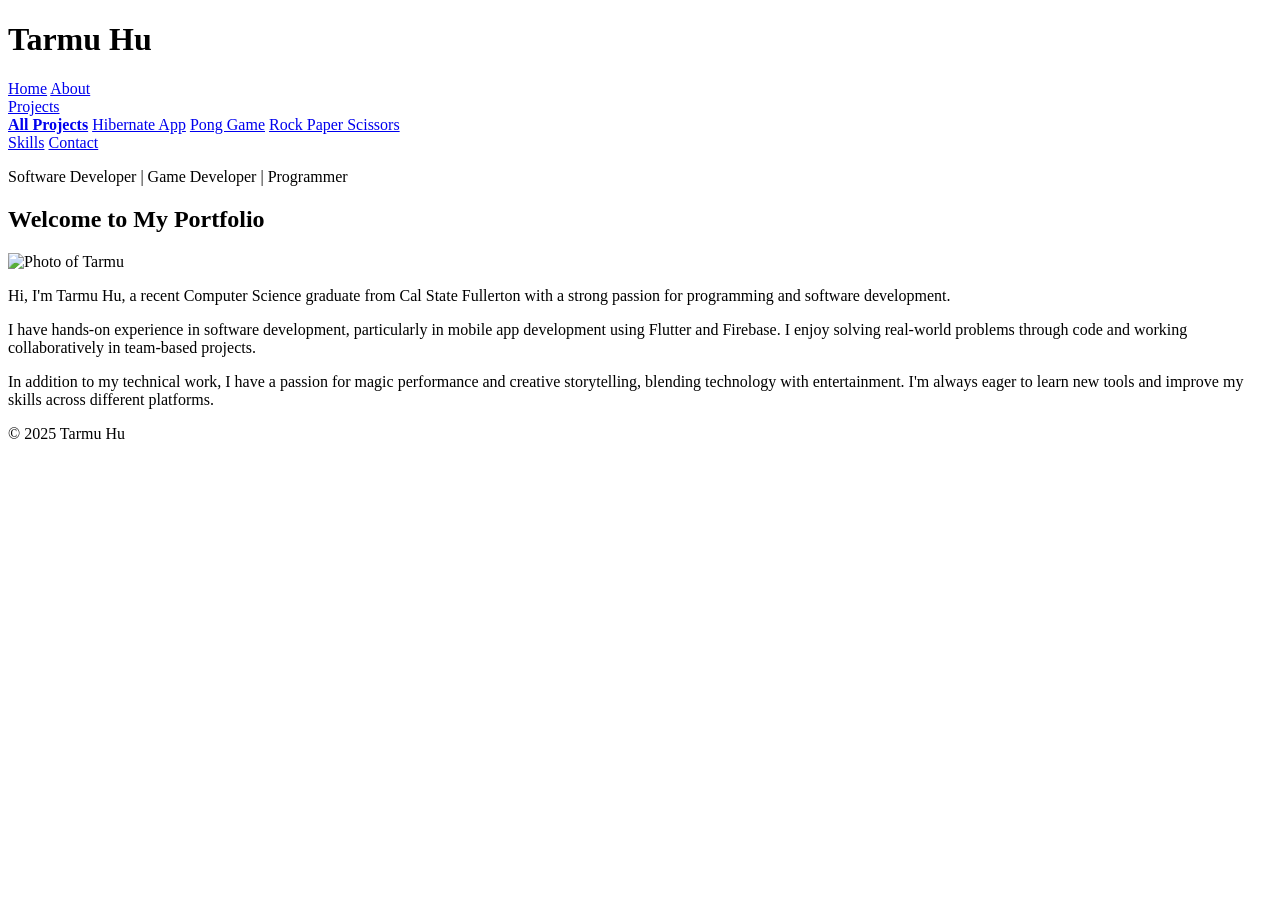
==== index.html @ f7ea793f "Update contact info and GPA" ====
<!DOCTYPE html>
<html lang="en">

<head>
    <meta charset="UTF-8" />
    <meta name="viewport" content="width=device-width, initial-scale=1.0" />
    <title>Home - Tarmu Hu</title>
    <link rel="stylesheet" href="css/style.css" />
</head>

<body>
    <div class="page-wrapper">
        <header>
            <h1>Tarmu Hu</h1>
            <nav>
                <a href="index.html">Home</a>
                <a href="about.html">About</a>
                <div class="dropdown">
                    <a href="#">Projects</a>
                    <div class="dropdown-content">
                        <a href="projects.html"><strong>All Projects</strong></a>
                        <a href="hibernate.html">Hibernate App</a>
                        <a href="pong.html">Pong Game</a>
                        <a href="rps.html">Rock Paper Scissors</a>
                    </div>
                </div>
                <a href="skills.html">Skills</a>
                <a href="contact.html">Contact</a>
            </nav>
        </header>

        <main class="fade-in">
            <p>Software Developer | Game Developer | Programmer</p>
            <h2>Welcome to My Portfolio</h2>
            <img src="images/20191217.jpg" alt="Photo of Tarmu" width="200" />
            <div class="centered-block">
                <p>
                    Hi, I'm Tarmu Hu, a recent Computer Science graduate from Cal State Fullerton with a strong passion for
                    programming and software development.
                </p>
                <p>
                    I have hands-on experience in software development, particularly in mobile app development using
                    Flutter
                    and Firebase. I enjoy solving real-world problems through code and working collaboratively in
                    team-based
                    projects.
                </p>
                <p>
                    In addition to my technical work, I have a passion for magic performance and creative storytelling,
                    blending technology with entertainment. I'm always eager to learn new tools and improve my skills
                    across
                    different platforms.
                </p>
            </div>
        </main>
    </div>

    <footer>
        <p>&copy; 2025 Tarmu Hu</p>
    </footer>

    <script src="js/scripts.js"></script>
</body>

</html>
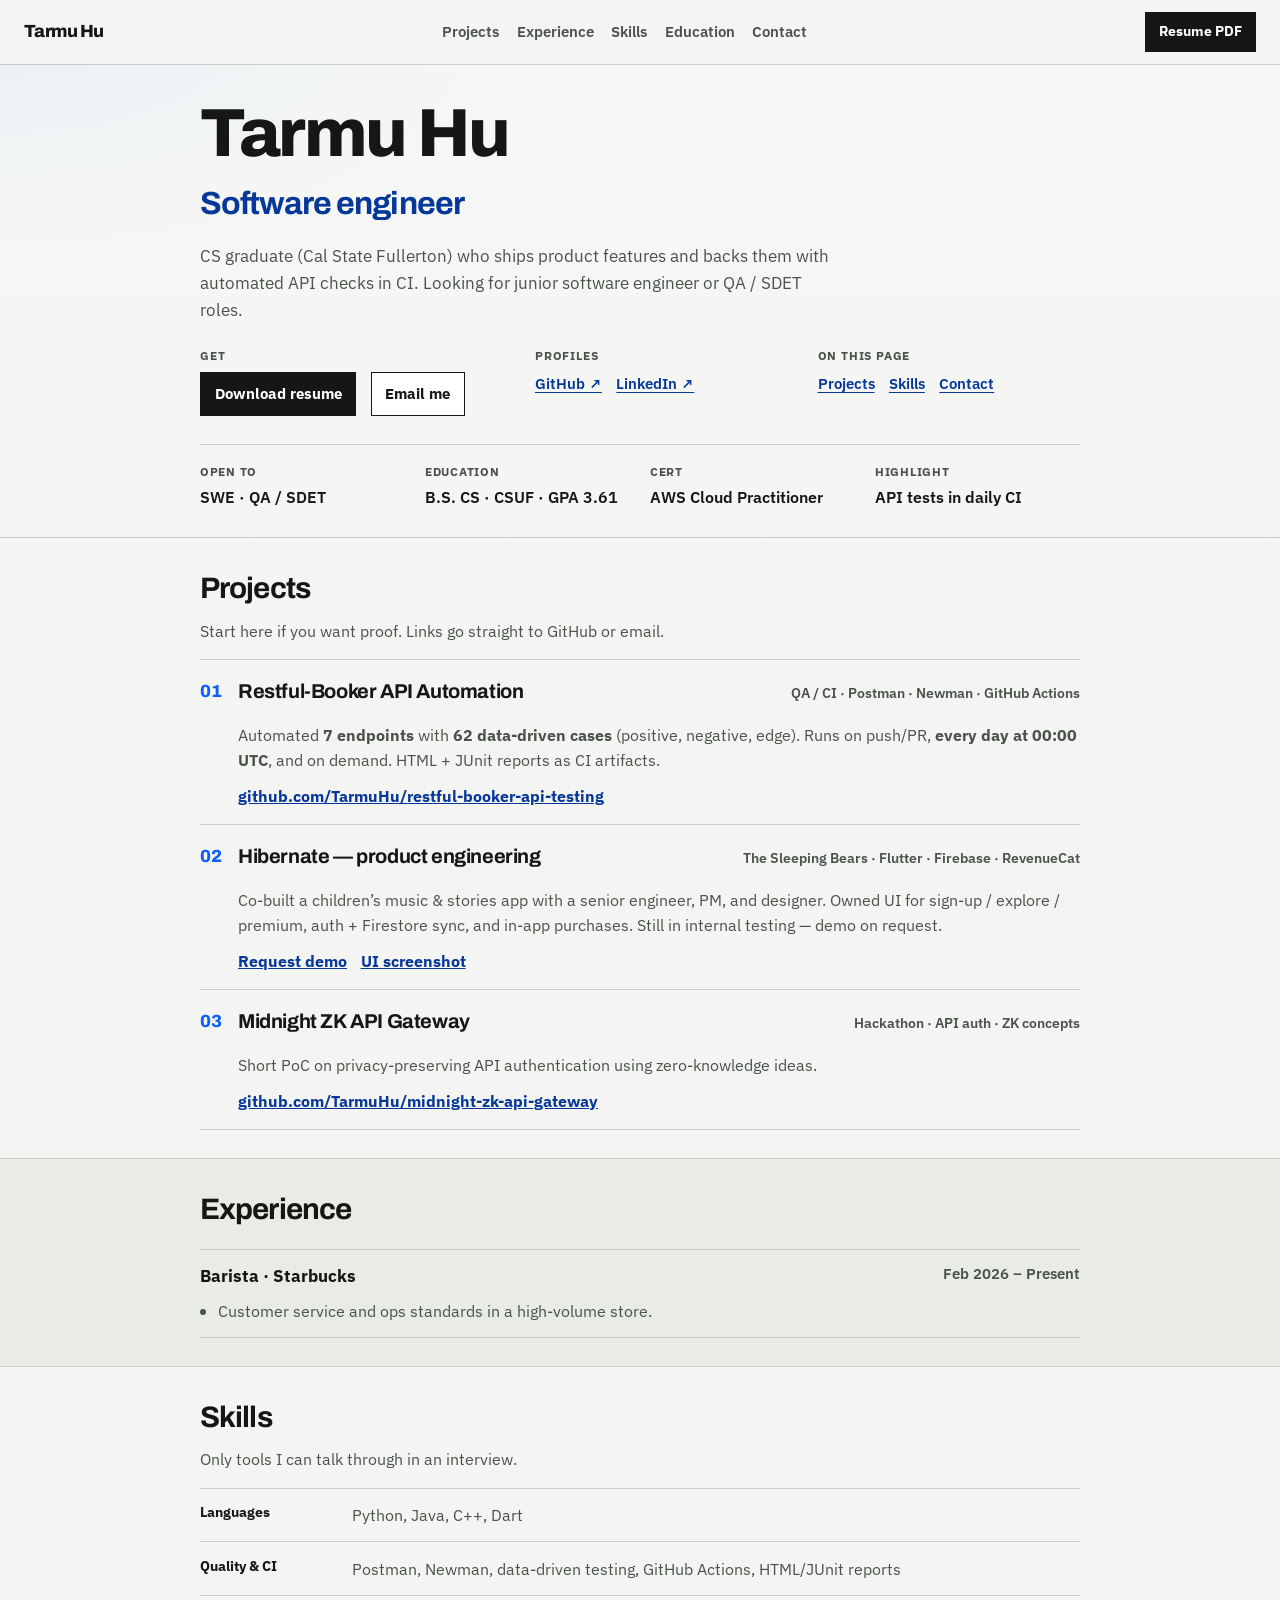
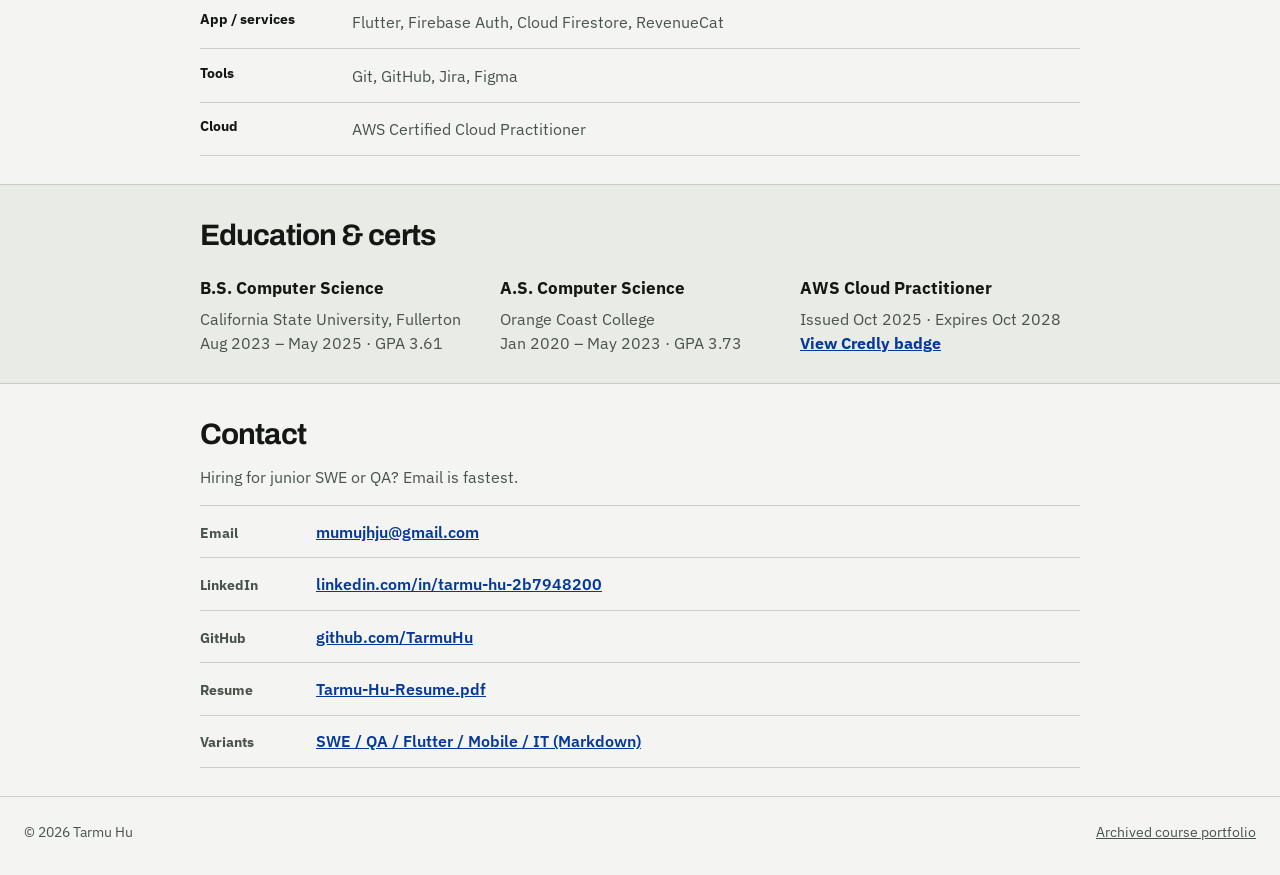
==== commit 691adc5b: "Rebuild portfolio for job search and archive the course site. Replace the multi-page CPSC site with " ====
--- a/index.html
+++ b/index.html
@@ -1,65 +1,247 @@
 <!DOCTYPE html>
 <html lang="en">
-
 <head>
-    <meta charset="UTF-8" />
-    <meta name="viewport" content="width=device-width, initial-scale=1.0" />
-    <title>Home - Tarmu Hu</title>
-    <link rel="stylesheet" href="css/style.css" />
+  <meta charset="UTF-8" />
+  <meta name="viewport" content="width=device-width, initial-scale=1.0" />
+  <title>Tarmu Hu — Software Engineer</title>
+  <meta name="description" content="Tarmu Hu — CS graduate seeking junior software engineer and QA roles. Product experience, API test automation, CI, AWS Cloud Practitioner." />
+  <meta property="og:title" content="Tarmu Hu — Software Engineer" />
+  <meta property="og:description" content="Resume, projects, and contact for junior software engineering and QA roles." />
+  <meta property="og:type" content="website" />
+  <link rel="preconnect" href="https://fonts.googleapis.com" />
+  <link rel="preconnect" href="https://fonts.gstatic.com" crossorigin />
+  <link href="https://fonts.googleapis.com/css2?family=Archivo:wght@600;700;800&family=IBM+Plex+Sans:wght@400;500;600;700&display=swap" rel="stylesheet" />
+  <link rel="stylesheet" href="css/main.css" />
 </head>
-
 <body>
-    <div class="page-wrapper">
-        <header>
-            <h1>Tarmu Hu</h1>
-            <nav>
-                <a href="index.html">Home</a>
-                <a href="about.html">About</a>
-                <div class="dropdown">
-                    <a href="#">Projects</a>
-                    <div class="dropdown-content">
-                        <a href="projects.html"><strong>All Projects</strong></a>
-                        <a href="hibernate.html">Hibernate App</a>
-                        <a href="pong.html">Pong Game</a>
-                        <a href="rps.html">Rock Paper Scissors</a>
-                    </div>
-                </div>
-                <a href="skills.html">Skills</a>
-                <a href="contact.html">Contact</a>
-            </nav>
-        </header>
-
-        <main class="fade-in">
-            <p>Software Developer | Game Developer | Programmer</p>
-            <h2>Welcome to My Portfolio</h2>
-            <img src="images/20191217.jpg" alt="Photo of Tarmu" width="200" />
-            <div class="centered-block">
-                <p>
-                    Hi, I'm Tarmu Hu, a recent Computer Science graduate from Cal State Fullerton with a strong passion for
-                    programming and software development.
-                </p>
-                <p>
-                    I have hands-on experience in software development, particularly in mobile app development using
-                    Flutter
-                    and Firebase. I enjoy solving real-world problems through code and working collaboratively in
-                    team-based
-                    projects.
-                </p>
-                <p>
-                    In addition to my technical work, I have a passion for magic performance and creative storytelling,
-                    blending technology with entertainment. I'm always eager to learn new tools and improve my skills
-                    across
-                    different platforms.
-                </p>
-            </div>
-        </main>
-    </div>
-
-    <footer>
-        <p>&copy; 2025 Tarmu Hu</p>
-    </footer>
-
-    <script src="js/scripts.js"></script>
+  <a class="skip-link" href="#find">Skip to content</a>
+
+  <header class="site-header" data-header>
+    <a class="logo" href="#top">Tarmu Hu</a>
+    <nav class="site-nav" aria-label="Primary">
+      <a href="#projects">Projects</a>
+      <a href="#experience">Experience</a>
+      <a href="#skills">Skills</a>
+      <a href="#education">Education</a>
+      <a href="#contact">Contact</a>
+    </nav>
+    <a class="header-cta" href="resumes/Tarmu-Hu-Resume.pdf" download>Resume PDF</a>
+  </header>
+
+  <main id="top">
+    <section class="hero" aria-label="Introduction">
+      <div class="hero-inner">
+        <p class="hero-brand">Tarmu Hu</p>
+        <h1 class="hero-title">Software engineer</h1>
+        <p class="hero-lede">
+          CS graduate (Cal State Fullerton) who ships product features and backs them with automated API checks in CI.
+          Looking for junior software engineer or QA / SDET roles.
+        </p>
+
+        <div id="find" class="action-groups">
+          <div class="action-group">
+            <p class="action-label">Get</p>
+            <div class="action-row">
+              <a class="btn-action btn-action-primary" href="resumes/Tarmu-Hu-Resume.pdf" download>Download resume</a>
+              <a class="btn-action" href="mailto:mumujhju@gmail.com">Email me</a>
+            </div>
+          </div>
+          <div class="action-group">
+            <p class="action-label">Profiles</p>
+            <div class="action-row">
+              <a class="text-action" href="https://github.com/TarmuHu" target="_blank" rel="noopener noreferrer">GitHub ↗</a>
+              <a class="text-action" href="https://www.linkedin.com/in/tarmu-hu-2b7948200/" target="_blank" rel="noopener noreferrer">LinkedIn ↗</a>
+            </div>
+          </div>
+          <div class="action-group">
+            <p class="action-label">On this page</p>
+            <div class="action-row">
+              <a class="text-action" href="#projects">Projects</a>
+              <a class="text-action" href="#skills">Skills</a>
+              <a class="text-action" href="#contact">Contact</a>
+            </div>
+          </div>
+        </div>
+
+        <dl class="glance">
+          <div>
+            <dt>Open to</dt>
+            <dd>SWE · QA / SDET</dd>
+          </div>
+          <div>
+            <dt>Education</dt>
+            <dd>B.S. CS · CSUF · GPA 3.61</dd>
+          </div>
+          <div>
+            <dt>Cert</dt>
+            <dd>AWS Cloud Practitioner</dd>
+          </div>
+          <div>
+            <dt>Highlight</dt>
+            <dd>API tests in daily CI</dd>
+          </div>
+        </dl>
+      </div>
+    </section>
+
+    <section id="projects" class="section">
+      <div class="section-inner">
+        <header class="section-head">
+          <h2>Projects</h2>
+          <p>Start here if you want proof. Links go straight to GitHub or email.</p>
+        </header>
+
+        <ol class="work-list">
+          <li>
+            <div class="work-index">01</div>
+            <div class="work-body">
+              <div class="work-top">
+                <h3>Restful-Booker API Automation</h3>
+                <p class="work-meta">QA / CI · Postman · Newman · GitHub Actions</p>
+              </div>
+              <p>
+                Automated <strong>7 endpoints</strong> with <strong>62 data-driven cases</strong> (positive, negative, edge).
+                Runs on push/PR, <strong>every day at 00:00 UTC</strong>, and on demand. HTML + JUnit reports as CI artifacts.
+              </p>
+              <a class="link" href="https://github.com/TarmuHu/restful-booker-api-testing" target="_blank" rel="noopener noreferrer">github.com/TarmuHu/restful-booker-api-testing</a>
+            </div>
+          </li>
+
+          <li>
+            <div class="work-index">02</div>
+            <div class="work-body">
+              <div class="work-top">
+                <h3>Hibernate — product engineering</h3>
+                <p class="work-meta">The Sleeping Bears · Flutter · Firebase · RevenueCat</p>
+              </div>
+              <p>
+                Co-built a children’s music &amp; stories app with a senior engineer, PM, and designer.
+                Owned UI for sign-up / explore / premium, auth + Firestore sync, and in-app purchases.
+                Still in internal testing — demo on request.
+              </p>
+              <div class="work-links">
+                <a class="link" href="mailto:mumujhju@gmail.com?subject=Hibernate%20demo%20request">Request demo</a>
+                <a class="link" href="images/hibernate-screenshot2.png" target="_blank" rel="noopener noreferrer">UI screenshot</a>
+              </div>
+            </div>
+          </li>
+
+          <li>
+            <div class="work-index">03</div>
+            <div class="work-body">
+              <div class="work-top">
+                <h3>Midnight ZK API Gateway</h3>
+                <p class="work-meta">Hackathon · API auth · ZK concepts</p>
+              </div>
+              <p>
+                Short PoC on privacy-preserving API authentication using zero-knowledge ideas.
+              </p>
+              <a class="link" href="https://github.com/TarmuHu/midnight-zk-api-gateway" target="_blank" rel="noopener noreferrer">github.com/TarmuHu/midnight-zk-api-gateway</a>
+            </div>
+          </li>
+        </ol>
+      </div>
+    </section>
+
+    <section id="experience" class="section section-alt">
+      <div class="section-inner">
+        <header class="section-head">
+          <h2>Experience</h2>
+        </header>
+
+        <div class="exp-block">
+          <div class="exp-head">
+            <h3>Barista · Starbucks</h3>
+            <p class="exp-date">Feb 2026 – Present</p>
+          </div>
+          <ul>
+            <li>Customer service and ops standards in a high-volume store.</li>
+          </ul>
+        </div>
+      </div>
+    </section>
+
+    <section id="skills" class="section">
+      <div class="section-inner">
+        <header class="section-head">
+          <h2>Skills</h2>
+          <p>Only tools I can talk through in an interview.</p>
+        </header>
+
+        <table class="skills-table">
+          <tbody>
+            <tr>
+              <th scope="row">Languages</th>
+              <td>Python, Java, C++, Dart</td>
+            </tr>
+            <tr>
+              <th scope="row">Quality &amp; CI</th>
+              <td>Postman, Newman, data-driven testing, GitHub Actions, HTML/JUnit reports</td>
+            </tr>
+            <tr>
+              <th scope="row">App / services</th>
+              <td>Flutter, Firebase Auth, Cloud Firestore, RevenueCat</td>
+            </tr>
+            <tr>
+              <th scope="row">Tools</th>
+              <td>Git, GitHub, Jira, Figma</td>
+            </tr>
+            <tr>
+              <th scope="row">Cloud</th>
+              <td>AWS Certified Cloud Practitioner</td>
+            </tr>
+          </tbody>
+        </table>
+      </div>
+    </section>
+
+    <section id="education" class="section section-alt">
+      <div class="section-inner">
+        <header class="section-head">
+          <h2>Education &amp; certs</h2>
+        </header>
+        <div class="edu-grid">
+          <div>
+            <h3>B.S. Computer Science</h3>
+            <p>California State University, Fullerton<br />Aug 2023 – May 2025 · GPA 3.61</p>
+          </div>
+          <div>
+            <h3>A.S. Computer Science</h3>
+            <p>Orange Coast College<br />Jan 2020 – May 2023 · GPA 3.73</p>
+          </div>
+          <div>
+            <h3>AWS Cloud Practitioner</h3>
+            <p>
+              Issued Oct 2025 · Expires Oct 2028<br />
+              <a class="link" href="https://www.credly.com/badges/64a16baa-9a7e-4466-888e-3bca89dc80f8/public_url" target="_blank" rel="noopener noreferrer">View Credly badge</a>
+            </p>
+          </div>
+        </div>
+      </div>
+    </section>
+
+    <section id="contact" class="section">
+      <div class="section-inner">
+        <header class="section-head">
+          <h2>Contact</h2>
+          <p>Hiring for junior SWE or QA? Email is fastest.</p>
+        </header>
+        <ul class="contact-list">
+          <li><span>Email</span> <a href="mailto:mumujhju@gmail.com">mumujhju@gmail.com</a></li>
+          <li><span>LinkedIn</span> <a href="https://www.linkedin.com/in/tarmu-hu-2b7948200/" target="_blank" rel="noopener noreferrer">linkedin.com/in/tarmu-hu-2b7948200</a></li>
+          <li><span>GitHub</span> <a href="https://github.com/TarmuHu" target="_blank" rel="noopener noreferrer">github.com/TarmuHu</a></li>
+          <li><span>Resume</span> <a href="resumes/Tarmu-Hu-Resume.pdf" download>Tarmu-Hu-Resume.pdf</a></li>
+          <li><span>Variants</span> <a href="https://github.com/TarmuHu/cpsc349-portfolio/tree/main/resumes" target="_blank" rel="noopener noreferrer">SWE / QA / Flutter / Mobile / IT (Markdown)</a></li>
+        </ul>
+      </div>
+    </section>
+  </main>
+
+  <footer class="site-footer">
+    <p>© <span data-year></span> Tarmu Hu</p>
+    <p><a href="archive/legacy-course-2025/index.html">Archived course portfolio</a></p>
+  </footer>
+
+  <script src="js/main.js"></script>
 </body>
-
-</html>+</html>
--- a/css/main.css
+++ b/css/main.css
@@ -0,0 +1,523 @@
+:root {
+  --bg: #f4f5f2;
+  --bg-alt: #e9ebe6;
+  --ink: #141714;
+  --muted: #4a524c;
+  --line: #c9cfc6;
+  --accent: #0b5fff;
+  --accent-ink: #063899;
+  --max: 880px;
+  --header-h: 3.25rem;
+  --font-display: "Archivo", "Helvetica Neue", sans-serif;
+  --font-body: "IBM Plex Sans", "Helvetica Neue", sans-serif;
+}
+
+*,
+*::before,
+*::after {
+  box-sizing: border-box;
+}
+
+html {
+  scroll-behavior: smooth;
+  scroll-padding-top: calc(var(--header-h) + 0.5rem);
+}
+
+body {
+  margin: 0;
+  color: var(--ink);
+  background-color: var(--bg);
+  background-image:
+    radial-gradient(ellipse 900px 420px at 0% 0%, rgba(11, 95, 255, 0.06), transparent 60%),
+    linear-gradient(180deg, #f7f8f5 0%, var(--bg) 28%, var(--bg) 100%);
+  font-family: var(--font-body);
+  font-size: 1.02rem;
+  line-height: 1.55;
+  -webkit-font-smoothing: antialiased;
+}
+
+a {
+  color: var(--accent-ink);
+}
+
+a:hover {
+  text-decoration-thickness: 2px;
+}
+
+.skip-link {
+  position: absolute;
+  left: -999px;
+  top: 0;
+  background: var(--ink);
+  color: #fff;
+  padding: 0.7rem 1rem;
+  z-index: 1000;
+}
+
+.skip-link:focus {
+  left: 1rem;
+  top: 1rem;
+}
+
+/* Header */
+.site-header {
+  position: sticky;
+  top: 0;
+  z-index: 40;
+  display: flex;
+  align-items: center;
+  justify-content: space-between;
+  gap: 1rem;
+  padding: 0.75rem clamp(1rem, 3vw, 1.5rem);
+  background: rgba(244, 245, 242, 0.92);
+  border-bottom: 1px solid var(--line);
+  backdrop-filter: blur(8px);
+}
+
+.logo {
+  font-family: var(--font-display);
+  font-weight: 800;
+  font-size: 1.1rem;
+  letter-spacing: -0.03em;
+  color: var(--ink);
+  text-decoration: none;
+}
+
+.site-nav {
+  display: none;
+  gap: 1.1rem;
+}
+
+.site-nav a {
+  color: var(--muted);
+  text-decoration: none;
+  font-weight: 600;
+  font-size: 0.92rem;
+}
+
+.site-nav a:hover {
+  color: var(--ink);
+}
+
+.header-cta {
+  color: #fff;
+  background: var(--ink);
+  text-decoration: none;
+  font-weight: 700;
+  font-size: 0.88rem;
+  padding: 0.5rem 0.8rem;
+  border: 1px solid var(--ink);
+}
+
+.header-cta:hover {
+  background: var(--accent);
+  border-color: var(--accent);
+  color: #fff;
+}
+
+@media (min-width: 820px) {
+  .site-nav {
+    display: flex;
+  }
+}
+
+/* Hero */
+.hero {
+  border-bottom: 1px solid var(--line);
+}
+
+.hero-inner {
+  width: min(var(--max), calc(100% - 2rem));
+  margin: 0 auto;
+  padding: 2.25rem 0 1.75rem;
+}
+
+.hero-brand {
+  margin: 0;
+  font-family: var(--font-display);
+  font-weight: 800;
+  font-size: clamp(2.75rem, 8vw, 4.25rem);
+  letter-spacing: -0.035em;
+  line-height: 0.95;
+  text-transform: none;
+}
+
+.hero-title {
+  margin: 0.85rem 0 0.9rem;
+  font-family: var(--font-display);
+  font-weight: 700;
+  font-size: clamp(1.55rem, 3.5vw, 2rem);
+  letter-spacing: -0.03em;
+  color: var(--accent-ink);
+}
+
+.hero-lede {
+  margin: 0 0 1.5rem;
+  max-width: 40rem;
+  color: var(--muted);
+  font-size: 1.08rem;
+}
+
+.action-groups {
+  display: grid;
+  gap: 1.1rem;
+  margin-bottom: 1.75rem;
+}
+
+@media (min-width: 720px) {
+  .action-groups {
+    grid-template-columns: 1.2fr 1fr 1fr;
+    gap: 1.25rem;
+    align-items: start;
+  }
+}
+
+.action-label {
+  margin: 0 0 0.45rem;
+  font-size: 0.72rem;
+  font-weight: 700;
+  letter-spacing: 0.07em;
+  text-transform: uppercase;
+  color: var(--muted);
+}
+
+.action-row {
+  display: flex;
+  flex-wrap: wrap;
+  align-items: center;
+  gap: 0.55rem 0.9rem;
+}
+
+.btn-action {
+  display: inline-block;
+  padding: 0.6rem 0.85rem;
+  border: 1px solid var(--ink);
+  background: #fff;
+  color: var(--ink);
+  text-decoration: none;
+  font-weight: 700;
+  font-size: 0.92rem;
+}
+
+.btn-action:hover {
+  background: var(--bg-alt);
+}
+
+.btn-action-primary {
+  background: var(--ink);
+  color: #fff;
+}
+
+.btn-action-primary:hover {
+  background: var(--accent);
+  border-color: var(--accent);
+  color: #fff;
+}
+
+.text-action {
+  color: var(--accent-ink);
+  font-weight: 600;
+  font-size: 0.95rem;
+  text-decoration: underline;
+  text-underline-offset: 0.18em;
+}
+
+.text-action:hover {
+  color: var(--ink);
+}
+
+.glance {
+  display: grid;
+  grid-template-columns: 1fr 1fr;
+  gap: 0.85rem 1.25rem;
+  margin: 0;
+  padding: 1.1rem 0 0;
+  border-top: 1px solid var(--line);
+}
+
+@media (min-width: 720px) {
+  .glance {
+    grid-template-columns: repeat(4, 1fr);
+  }
+}
+
+.glance dt {
+  margin: 0;
+  font-size: 0.75rem;
+  font-weight: 700;
+  letter-spacing: 0.06em;
+  text-transform: uppercase;
+  color: var(--muted);
+}
+
+.glance dd {
+  margin: 0.2rem 0 0;
+  font-weight: 600;
+  font-size: 0.98rem;
+}
+
+/* Sections */
+.section {
+  padding: 1.75rem 0;
+  border-bottom: 1px solid var(--line);
+}
+
+.section-alt {
+  background: var(--bg-alt);
+}
+
+.section-inner {
+  width: min(var(--max), calc(100% - 2rem));
+  margin: 0 auto;
+}
+
+.section-head {
+  margin-bottom: 1rem;
+}
+
+.section-head h2 {
+  margin: 0 0 0.35rem;
+  font-family: var(--font-display);
+  font-size: 1.85rem;
+  letter-spacing: -0.03em;
+}
+
+.section-head p {
+  margin: 0;
+  color: var(--muted);
+}
+
+/* Work list */
+.work-list {
+  list-style: none;
+  margin: 0;
+  padding: 0;
+}
+
+.work-list > li {
+  display: grid;
+  grid-template-columns: auto 1fr;
+  gap: 1rem;
+  padding: 1rem 0;
+  border-top: 1px solid var(--line);
+}
+
+.work-list > li:last-child {
+  border-bottom: 1px solid var(--line);
+}
+
+.work-index {
+  font-family: var(--font-display);
+  font-weight: 800;
+  font-size: 1.1rem;
+  color: var(--accent);
+  padding-top: 0.15rem;
+}
+
+.work-top {
+  display: flex;
+  flex-wrap: wrap;
+  align-items: baseline;
+  justify-content: space-between;
+  gap: 0.35rem 1rem;
+  margin-bottom: 0.45rem;
+}
+
+.work-body h3 {
+  margin: 0;
+  font-family: var(--font-display);
+  font-size: 1.25rem;
+  letter-spacing: -0.02em;
+}
+
+.work-meta {
+  margin: 0;
+  color: var(--muted);
+  font-size: 0.9rem;
+  font-weight: 600;
+}
+
+.work-body p {
+  margin: 0 0 0.65rem;
+  color: var(--muted);
+}
+
+.work-links {
+  display: flex;
+  flex-wrap: wrap;
+  gap: 0.85rem;
+}
+
+.link {
+  font-weight: 700;
+  word-break: break-word;
+}
+
+/* Experience */
+.exp-block {
+  padding: 0.85rem 0;
+  border-top: 1px solid var(--line);
+}
+
+.exp-block:last-child {
+  border-bottom: 1px solid var(--line);
+}
+
+.exp-secondary {
+  opacity: 0.92;
+}
+
+.exp-head {
+  display: flex;
+  flex-wrap: wrap;
+  justify-content: space-between;
+  gap: 0.35rem 1rem;
+  margin-bottom: 0.5rem;
+}
+
+.exp-head h3 {
+  margin: 0;
+  font-size: 1.08rem;
+}
+
+.exp-date {
+  margin: 0;
+  color: var(--muted);
+  font-weight: 600;
+  font-size: 0.92rem;
+}
+
+.exp-block ul {
+  margin: 0;
+  padding-left: 1.15rem;
+  color: var(--muted);
+}
+
+/* Skills table */
+.skills-table {
+  width: 100%;
+  border-collapse: collapse;
+}
+
+.skills-table th,
+.skills-table td {
+  padding: 0.85rem 0.75rem 0.85rem 0;
+  border-top: 1px solid var(--line);
+  text-align: left;
+  vertical-align: top;
+}
+
+.skills-table tr:last-child th,
+.skills-table tr:last-child td {
+  border-bottom: 1px solid var(--line);
+}
+
+.skills-table th {
+  width: 9.5rem;
+  font-size: 0.88rem;
+  font-weight: 700;
+  color: var(--ink);
+}
+
+.skills-table td {
+  color: var(--muted);
+}
+
+@media (max-width: 560px) {
+  .skills-table,
+  .skills-table tbody,
+  .skills-table tr,
+  .skills-table th,
+  .skills-table td {
+    display: block;
+    width: 100%;
+  }
+
+  .skills-table th {
+    padding-bottom: 0.15rem;
+    border-bottom: 0;
+  }
+
+  .skills-table td {
+    padding-top: 0.15rem;
+  }
+}
+
+/* Education */
+.edu-grid {
+  display: grid;
+  gap: 1.25rem;
+}
+
+@media (min-width: 720px) {
+  .edu-grid {
+    grid-template-columns: repeat(3, 1fr);
+  }
+}
+
+.edu-grid h3 {
+  margin: 0 0 0.35rem;
+  font-size: 1.05rem;
+}
+
+.edu-grid p {
+  margin: 0;
+  color: var(--muted);
+  font-size: 0.98rem;
+}
+
+/* Contact */
+.contact-list {
+  list-style: none;
+  margin: 0;
+  padding: 0;
+}
+
+.contact-list li {
+  display: grid;
+  grid-template-columns: 6.5rem 1fr;
+  gap: 0.75rem;
+  padding: 0.8rem 0;
+  border-top: 1px solid var(--line);
+  align-items: baseline;
+}
+
+.contact-list li:last-child {
+  border-bottom: 1px solid var(--line);
+}
+
+.contact-list span {
+  font-weight: 700;
+  font-size: 0.88rem;
+  color: var(--muted);
+}
+
+.contact-list a {
+  font-weight: 600;
+  word-break: break-word;
+}
+
+/* Footer */
+.site-footer {
+  display: flex;
+  flex-wrap: wrap;
+  justify-content: space-between;
+  gap: 0.5rem 1rem;
+  padding: 1.5rem clamp(1rem, 3vw, 1.5rem) 2rem;
+  color: var(--muted);
+  font-size: 0.9rem;
+}
+
+.site-footer p {
+  margin: 0;
+}
+
+.site-footer a {
+  color: var(--muted);
+}
+
+@media (prefers-reduced-motion: reduce) {
+  html {
+    scroll-behavior: auto;
+  }
+}
